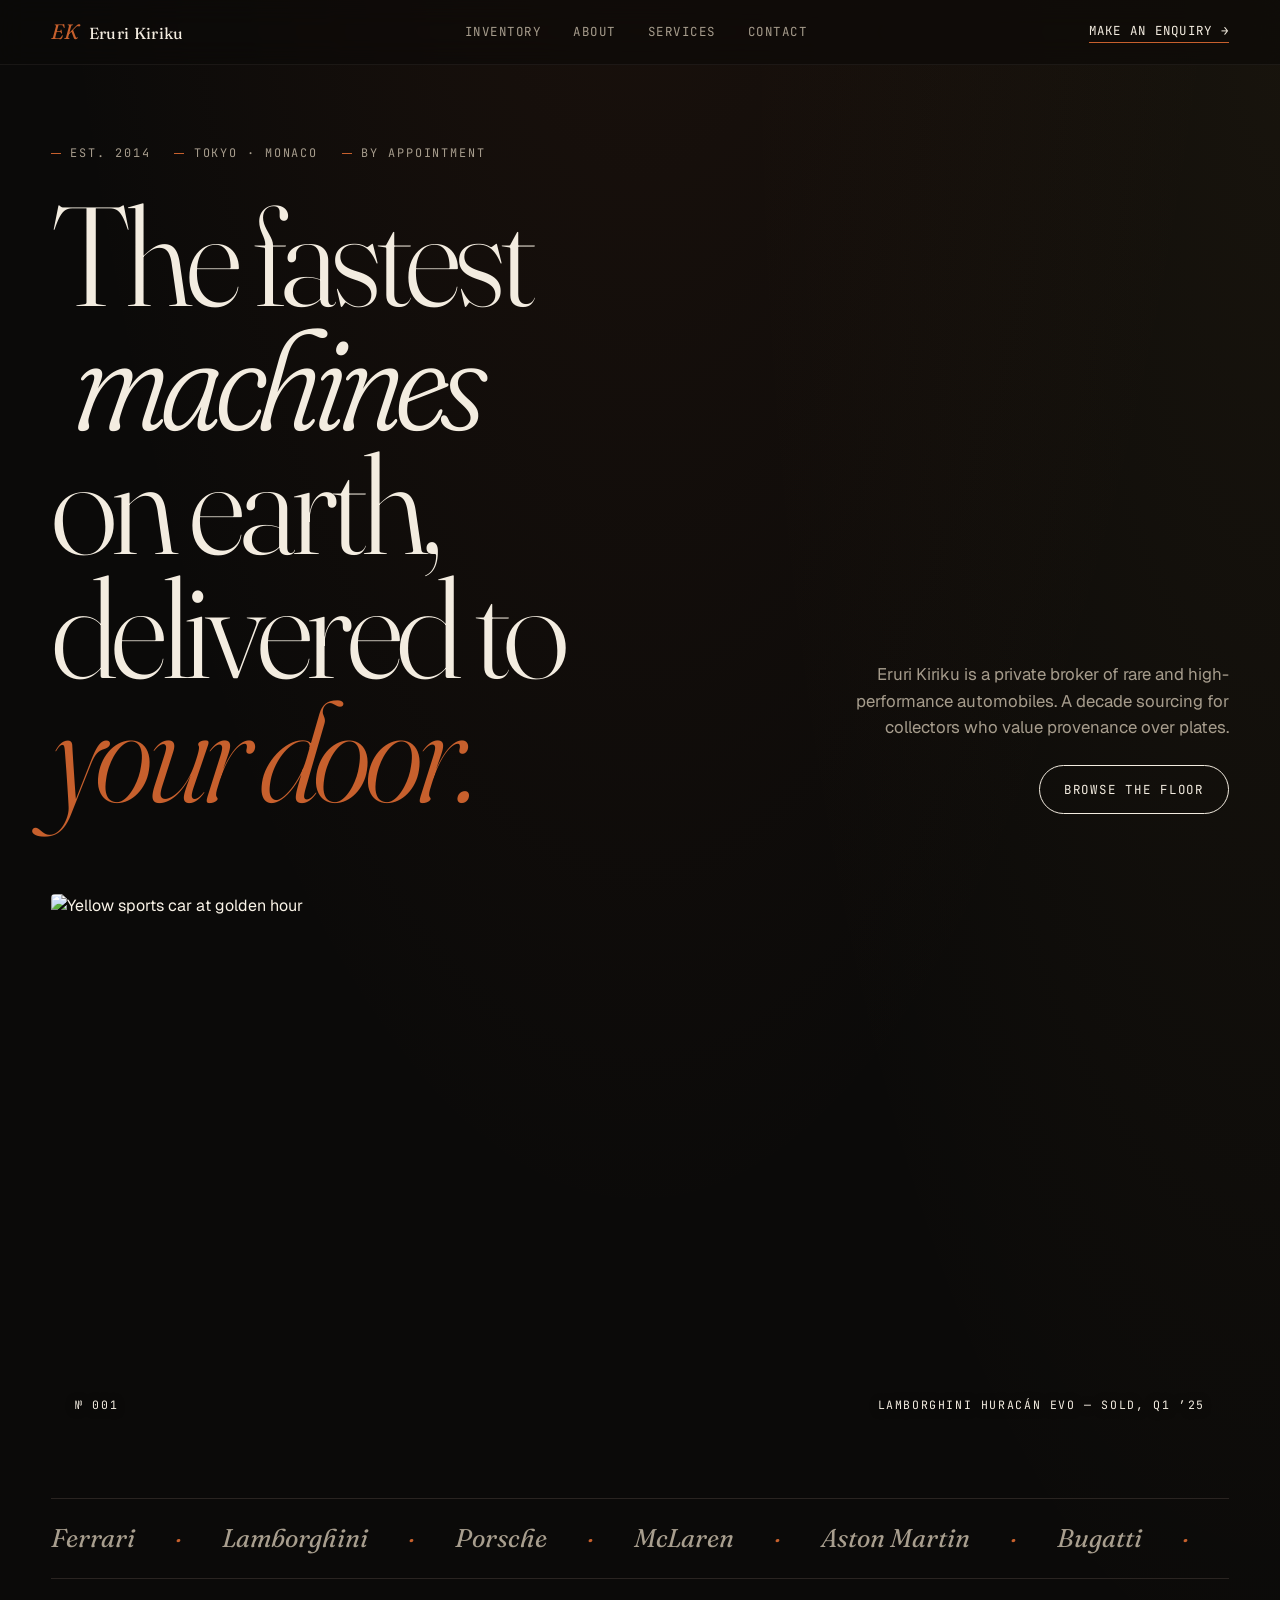
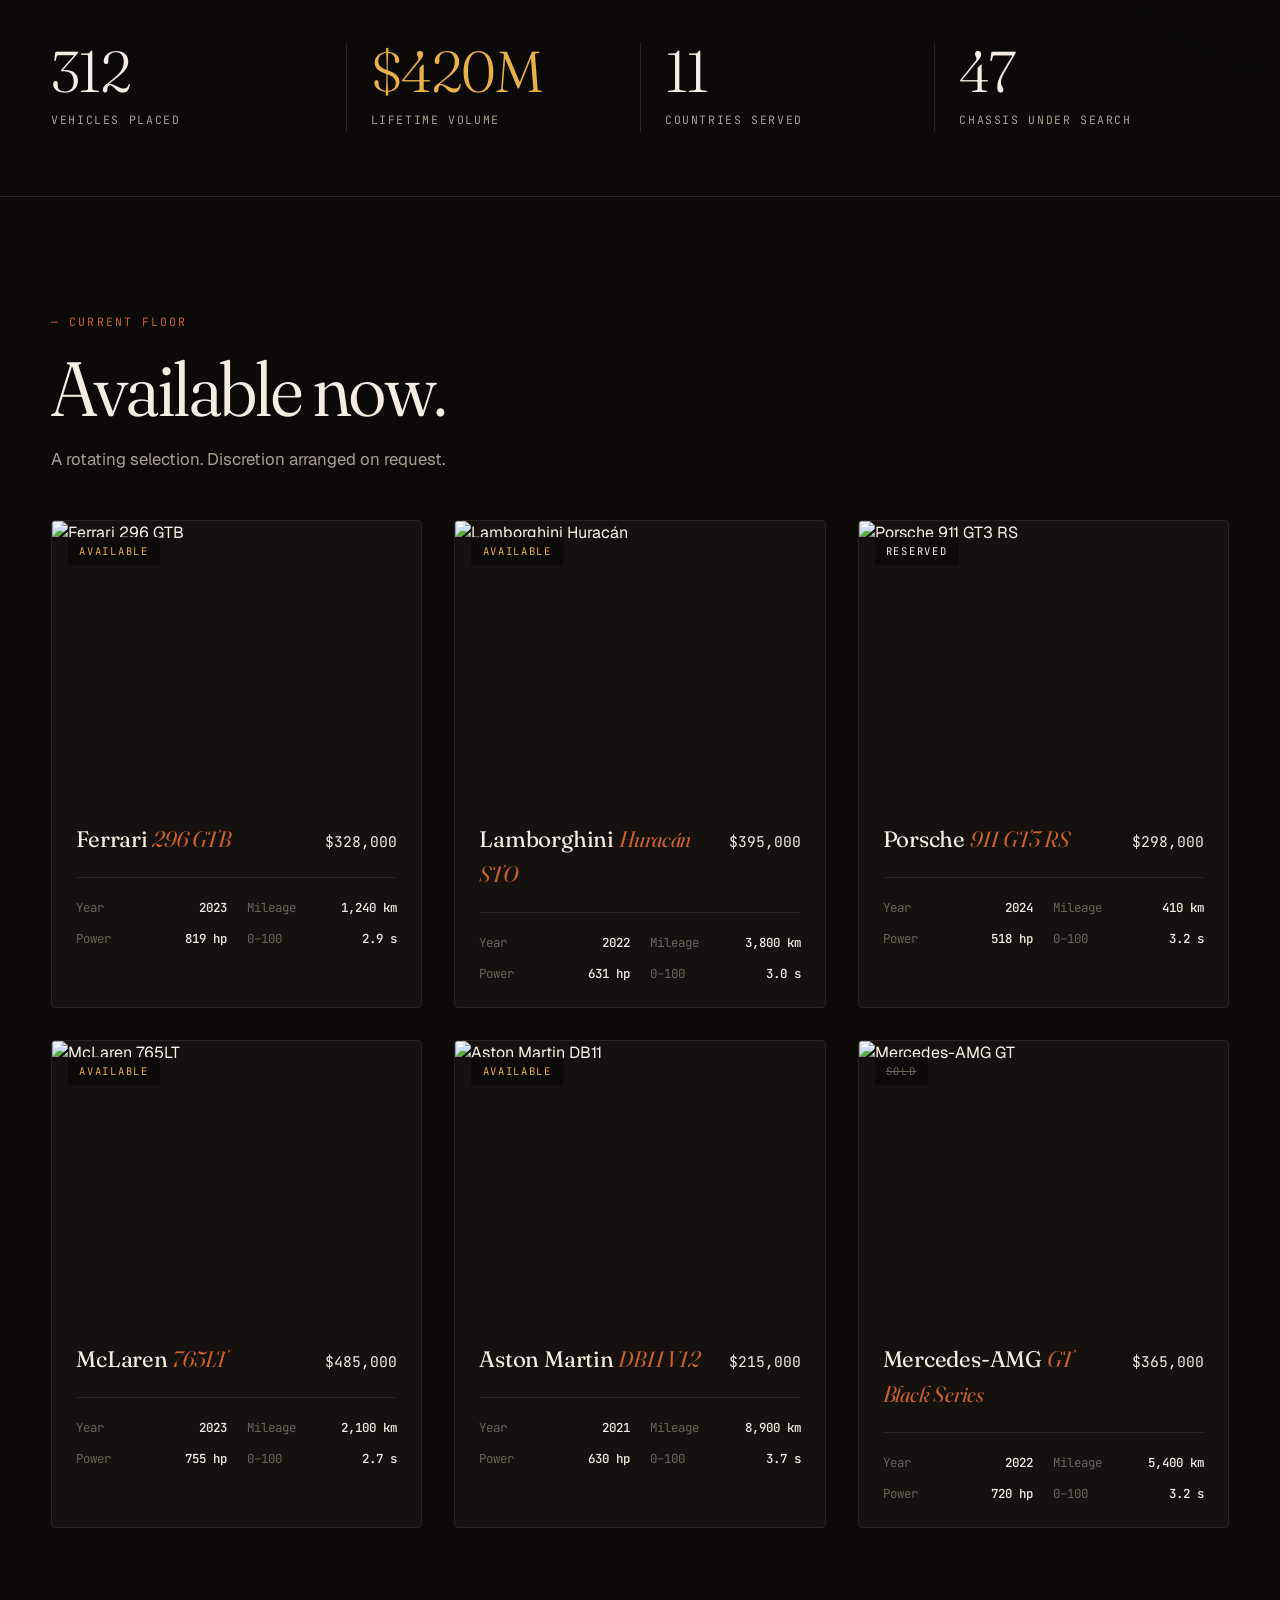
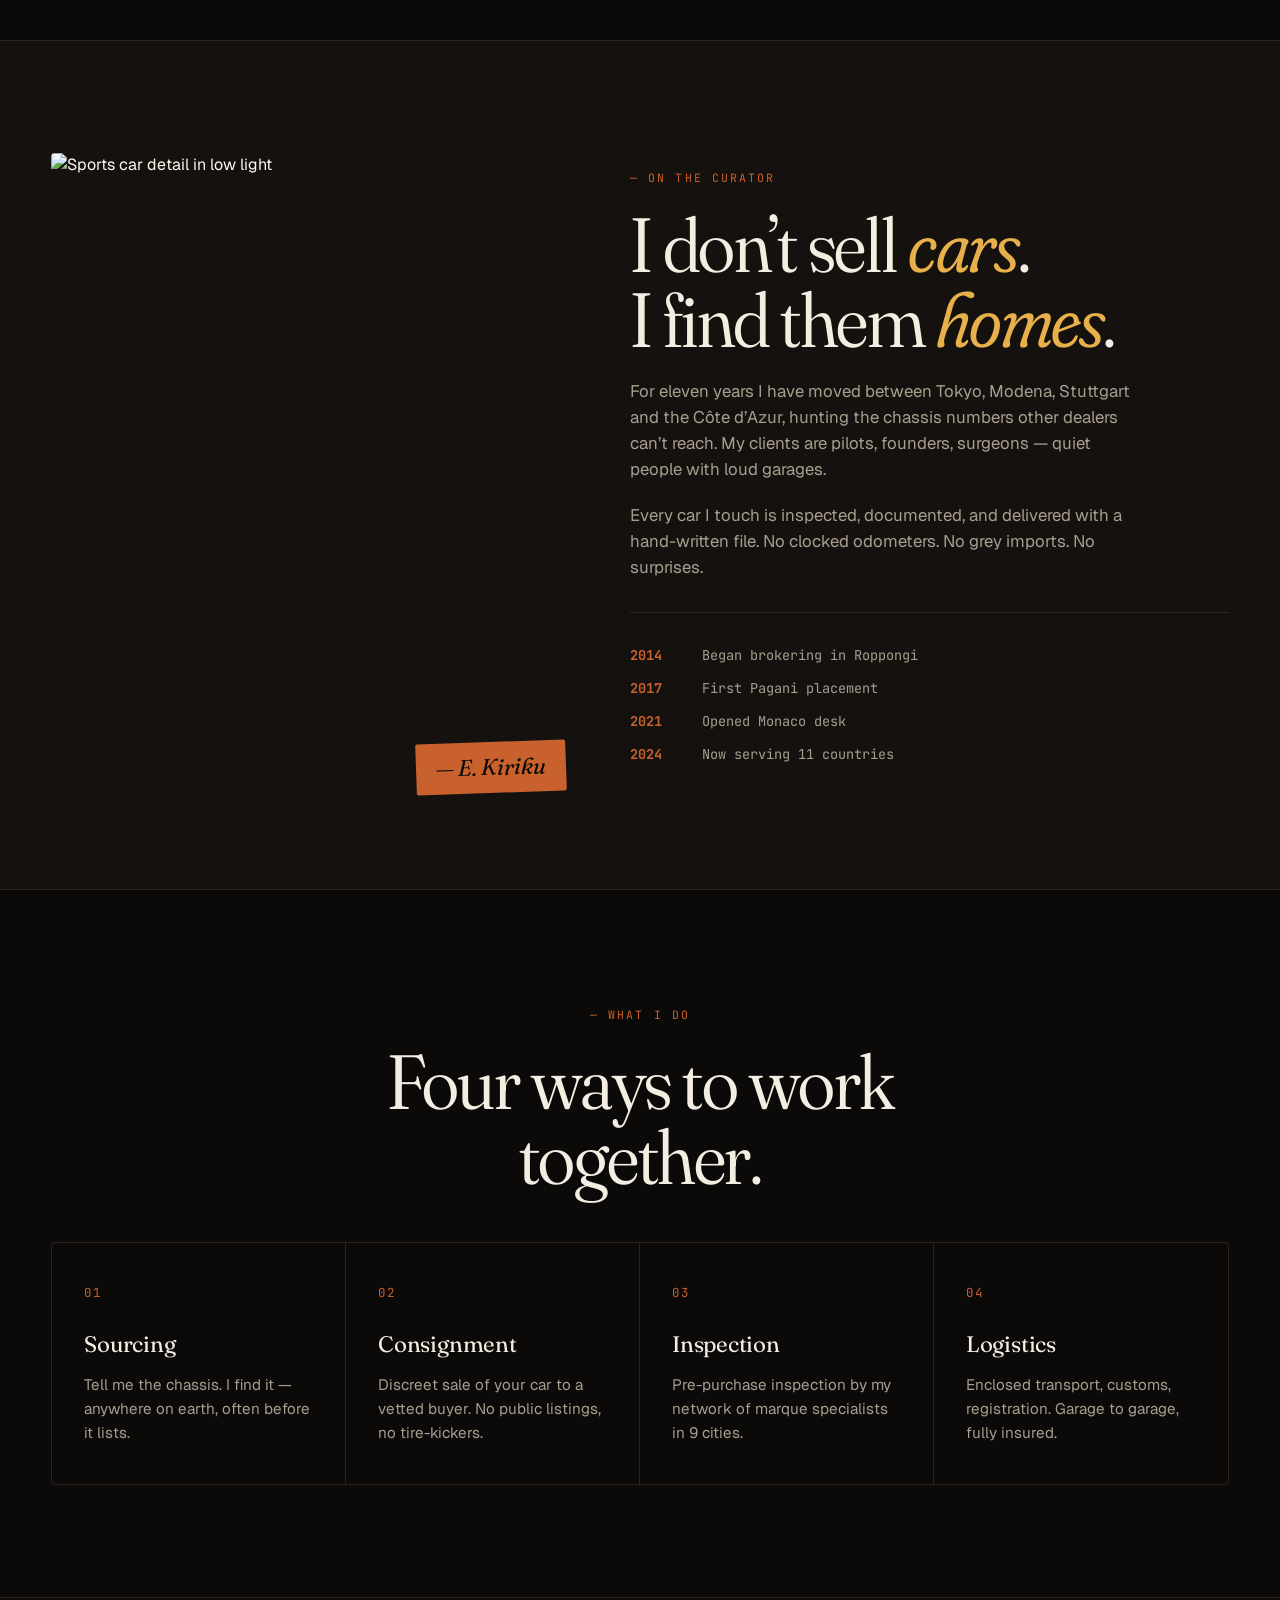
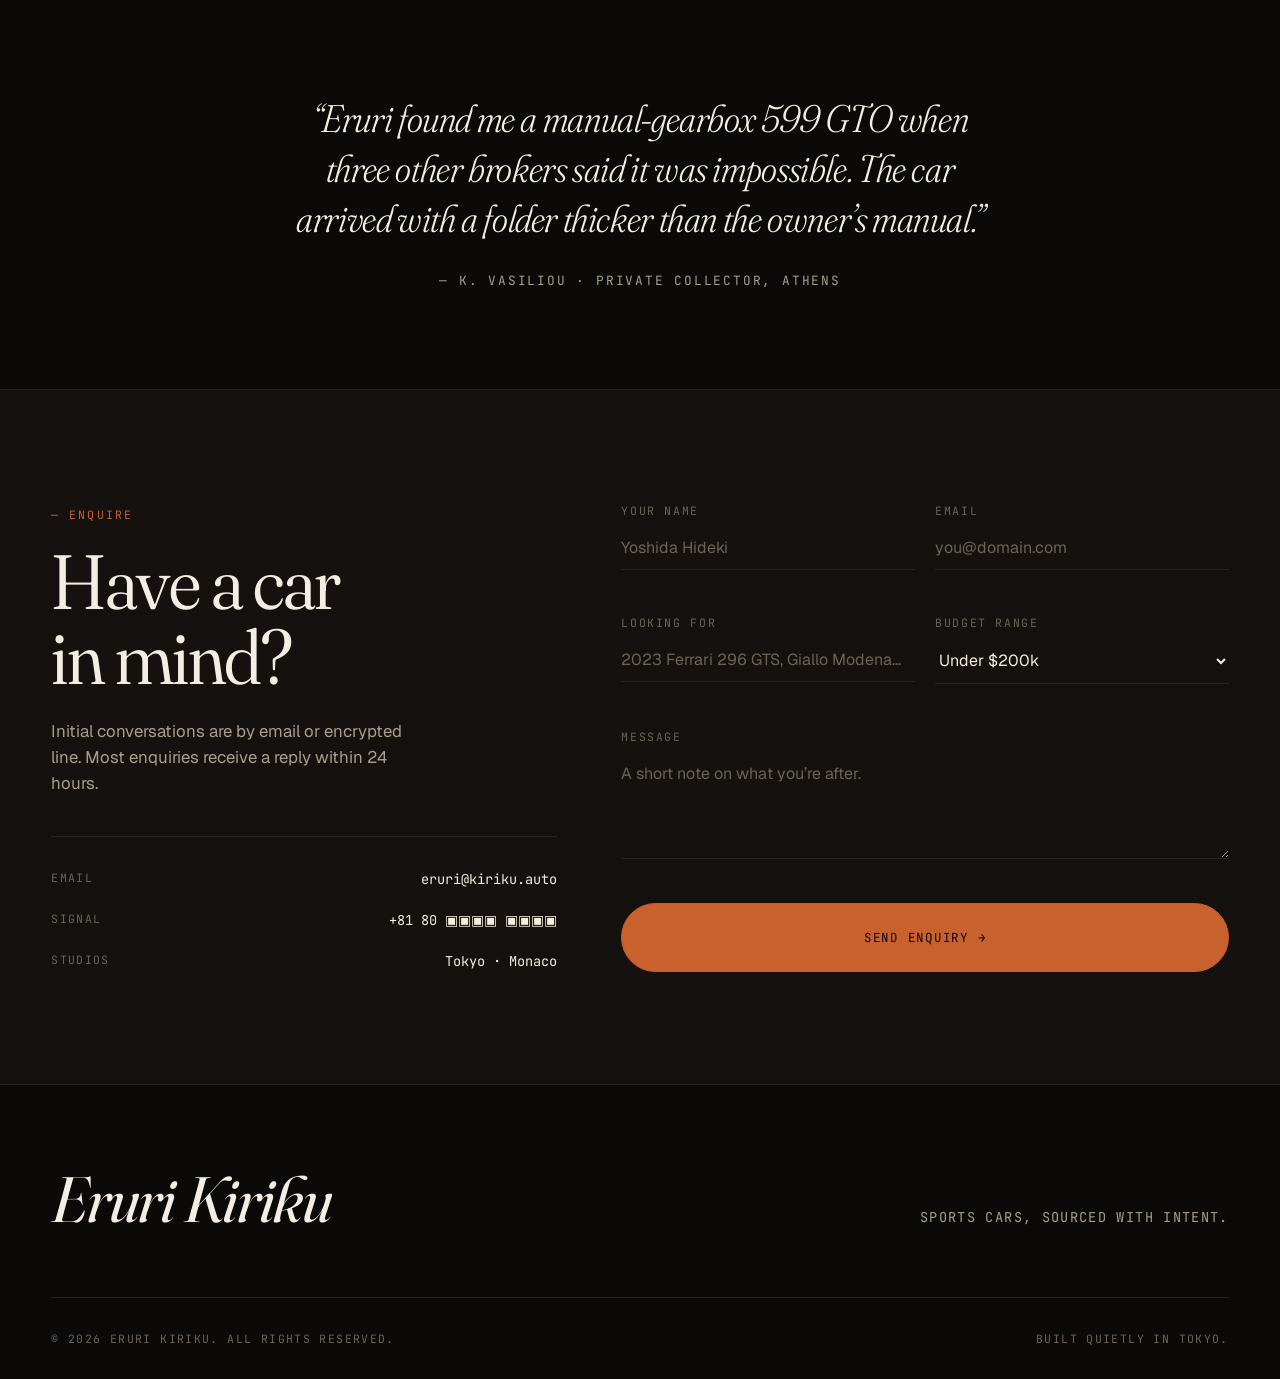
==== index.html @ 95234b2b "Add files via upload" ====
<!DOCTYPE html>
<html lang="en">
<head>
  <meta charset="UTF-8" />
  <meta name="viewport" content="width=device-width, initial-scale=1.0" />
  <meta name="description" content="Eruri Kiriku — Curator and broker of the world's most exceptional sports cars. Private sales, sourcing, and consignment." />
  <title>Eruri Kiriku — Sports Car Curator</title>

  <link rel="preconnect" href="https://fonts.googleapis.com" />
  <link rel="preconnect" href="https://fonts.gstatic.com" crossorigin />
  <link
    href="https://fonts.googleapis.com/css2?family=Fraunces:opsz,wght,SOFT,WONK@9..144,300..900,0..100,0..1&family=Geist:wght@300..700&family=JetBrains+Mono:wght@400;500&display=swap"
    rel="stylesheet"
  />
  <link rel="stylesheet" href="styles.css" />
  <link rel="icon" type="image/svg+xml" href="assets/favicon.svg" />
</head>
<body>

  <!-- ░░ NAVIGATION ░░ -->
  <header class="nav" id="nav">
    <a href="#top" class="nav__brand">
      <span class="nav__mark">EK</span>
      <span class="nav__name">Eruri Kiriku</span>
    </a>
    <nav class="nav__links" aria-label="Primary">
      <a href="#inventory">Inventory</a>
      <a href="#about">About</a>
      <a href="#services">Services</a>
      <a href="#contact">Contact</a>
    </nav>
    <a href="#contact" class="nav__cta">Make an enquiry →</a>
  </header>

  <!-- ░░ HERO ░░ -->
  <section class="hero" id="top">
    <div class="hero__grid">
      <div class="hero__meta">
        <span class="tick">est. 2014</span>
        <span class="tick">Tokyo · Monaco</span>
        <span class="tick">By appointment</span>
      </div>

      <h1 class="hero__title">
        <span class="line">The fastest</span>
        <span class="line line--italic">machines</span>
        <span class="line">on earth,</span>
        <span class="line">delivered to</span>
        <span class="line line--accent">your door.</span>
      </h1>

      <div class="hero__aside">
        <p class="hero__lede">
          Eruri Kiriku is a private broker of rare and high-performance
          automobiles. A decade sourcing for collectors who value
          provenance over plates.
        </p>
        <a href="#inventory" class="btn">Browse the floor</a>
      </div>

      <figure class="hero__image">
        <img
          src="https://images.unsplash.com/photo-1503376780353-7e6692767b70?auto=format&fit=crop&w=1400&q=80"
          alt="Yellow sports car at golden hour"
          loading="eager"
        />
        <figcaption>
          <span>№ 001</span>
          <span>Lamborghini Huracán EVO — sold, Q1 ’25</span>
        </figcaption>
      </figure>
    </div>

    <div class="marquee" aria-hidden="true">
      <div class="marquee__track">
        <span>Ferrari</span><span>·</span>
        <span>Lamborghini</span><span>·</span>
        <span>Porsche</span><span>·</span>
        <span>McLaren</span><span>·</span>
        <span>Aston Martin</span><span>·</span>
        <span>Bugatti</span><span>·</span>
        <span>Pagani</span><span>·</span>
        <span>Koenigsegg</span><span>·</span>
        <span>Ferrari</span><span>·</span>
        <span>Lamborghini</span><span>·</span>
        <span>Porsche</span><span>·</span>
        <span>McLaren</span><span>·</span>
        <span>Aston Martin</span><span>·</span>
        <span>Bugatti</span><span>·</span>
        <span>Pagani</span><span>·</span>
        <span>Koenigsegg</span><span>·</span>
      </div>
    </div>
  </section>

  <!-- ░░ STATS ░░ -->
  <section class="stats">
    <div class="stat"><b>312</b><span>vehicles placed</span></div>
    <div class="stat"><b>$420M</b><span>lifetime volume</span></div>
    <div class="stat"><b>11</b><span>countries served</span></div>
    <div class="stat"><b>47</b><span>chassis under search</span></div>
  </section>

  <!-- ░░ INVENTORY ░░ -->
  <section class="inventory" id="inventory">
    <header class="section-head">
      <span class="eyebrow">— Current Floor</span>
      <h2>Available now.</h2>
      <p>A rotating selection. Discretion arranged on request.</p>
    </header>

    <div class="cars">

      <article class="car">
        <div class="car__image">
          <img src="https://images.unsplash.com/photo-1592198084033-aade902d1aae?auto=format&fit=crop&w=900&q=80" alt="Ferrari 296 GTB" loading="lazy" />
          <span class="car__status car__status--available">Available</span>
        </div>
        <div class="car__body">
          <div class="car__head">
            <h3>Ferrari <em>296 GTB</em></h3>
            <span class="car__price">$328,000</span>
          </div>
          <ul class="car__specs">
            <li><span>Year</span><b>2023</b></li>
            <li><span>Mileage</span><b>1,240 km</b></li>
            <li><span>Power</span><b>819 hp</b></li>
            <li><span>0–100</span><b>2.9 s</b></li>
          </ul>
        </div>
      </article>

      <article class="car">
        <div class="car__image">
          <img src="https://images.unsplash.com/photo-1544636331-e26879cd4d9b?auto=format&fit=crop&w=900&q=80" alt="Lamborghini Huracán" loading="lazy" />
          <span class="car__status car__status--available">Available</span>
        </div>
        <div class="car__body">
          <div class="car__head">
            <h3>Lamborghini <em>Huracán STO</em></h3>
            <span class="car__price">$395,000</span>
          </div>
          <ul class="car__specs">
            <li><span>Year</span><b>2022</b></li>
            <li><span>Mileage</span><b>3,800 km</b></li>
            <li><span>Power</span><b>631 hp</b></li>
            <li><span>0–100</span><b>3.0 s</b></li>
          </ul>
        </div>
      </article>

      <article class="car">
        <div class="car__image">
          <img src="https://images.unsplash.com/photo-1611821064430-0d40291922d2?auto=format&fit=crop&w=900&q=80" alt="Porsche 911 GT3 RS" loading="lazy" />
          <span class="car__status car__status--reserved">Reserved</span>
        </div>
        <div class="car__body">
          <div class="car__head">
            <h3>Porsche <em>911 GT3 RS</em></h3>
            <span class="car__price">$298,000</span>
          </div>
          <ul class="car__specs">
            <li><span>Year</span><b>2024</b></li>
            <li><span>Mileage</span><b>410 km</b></li>
            <li><span>Power</span><b>518 hp</b></li>
            <li><span>0–100</span><b>3.2 s</b></li>
          </ul>
        </div>
      </article>

      <article class="car">
        <div class="car__image">
          <img src="https://images.unsplash.com/photo-1617814086367-b9bdaf30c2a8?auto=format&fit=crop&w=900&q=80" alt="McLaren 765LT" loading="lazy" />
          <span class="car__status car__status--available">Available</span>
        </div>
        <div class="car__body">
          <div class="car__head">
            <h3>McLaren <em>765LT</em></h3>
            <span class="car__price">$485,000</span>
          </div>
          <ul class="car__specs">
            <li><span>Year</span><b>2023</b></li>
            <li><span>Mileage</span><b>2,100 km</b></li>
            <li><span>Power</span><b>755 hp</b></li>
            <li><span>0–100</span><b>2.7 s</b></li>
          </ul>
        </div>
      </article>

      <article class="car">
        <div class="car__image">
          <img src="https://images.unsplash.com/photo-1503736334956-4c8f8e92946d?auto=format&fit=crop&w=900&q=80" alt="Aston Martin DB11" loading="lazy" />
          <span class="car__status car__status--available">Available</span>
        </div>
        <div class="car__body">
          <div class="car__head">
            <h3>Aston Martin <em>DB11 V12</em></h3>
            <span class="car__price">$215,000</span>
          </div>
          <ul class="car__specs">
            <li><span>Year</span><b>2021</b></li>
            <li><span>Mileage</span><b>8,900 km</b></li>
            <li><span>Power</span><b>630 hp</b></li>
            <li><span>0–100</span><b>3.7 s</b></li>
          </ul>
        </div>
      </article>

      <article class="car">
        <div class="car__image">
          <img src="https://images.unsplash.com/photo-1606664515524-ed2f786a0bd6?auto=format&fit=crop&w=900&q=80" alt="Mercedes-AMG GT" loading="lazy" />
          <span class="car__status car__status--sold">Sold</span>
        </div>
        <div class="car__body">
          <div class="car__head">
            <h3>Mercedes-AMG <em>GT Black Series</em></h3>
            <span class="car__price">$365,000</span>
          </div>
          <ul class="car__specs">
            <li><span>Year</span><b>2022</b></li>
            <li><span>Mileage</span><b>5,400 km</b></li>
            <li><span>Power</span><b>720 hp</b></li>
            <li><span>0–100</span><b>3.2 s</b></li>
          </ul>
        </div>
      </article>

    </div>
  </section>

  <!-- ░░ ABOUT ░░ -->
  <section class="about" id="about">
    <div class="about__grid">
      <div class="about__image-wrap">
        <img
          class="about__image"
          src="https://images.unsplash.com/photo-1469037784699-75dcf276d237?auto=format&fit=crop&w=900&q=80"
          alt="Sports car detail in low light"
          loading="lazy"
        />
        <span class="about__sig">— E. Kiriku</span>
      </div>

      <div class="about__text">
        <span class="eyebrow">— On the curator</span>
        <h2>
          I don’t sell <em>cars</em>.<br />
          I find them <em>homes</em>.
        </h2>
        <p>
          For eleven years I have moved between Tokyo, Modena, Stuttgart
          and the Côte d’Azur, hunting the chassis numbers other dealers
          can’t reach. My clients are pilots, founders, surgeons —
          quiet people with loud garages.
        </p>
        <p>
          Every car I touch is inspected, documented, and delivered
          with a hand-written file. No clocked odometers. No grey
          imports. No surprises.
        </p>
        <ul class="about__list">
          <li><b>2014</b><span>Began brokering in Roppongi</span></li>
          <li><b>2017</b><span>First Pagani placement</span></li>
          <li><b>2021</b><span>Opened Monaco desk</span></li>
          <li><b>2024</b><span>Now serving 11 countries</span></li>
        </ul>
      </div>
    </div>
  </section>

  <!-- ░░ SERVICES ░░ -->
  <section class="services" id="services">
    <header class="section-head section-head--center">
      <span class="eyebrow">— What I do</span>
      <h2>Four ways to work together.</h2>
    </header>

    <div class="services__grid">
      <div class="service">
        <span class="service__num">01</span>
        <h3>Sourcing</h3>
        <p>Tell me the chassis. I find it — anywhere on earth, often before it lists.</p>
      </div>
      <div class="service">
        <span class="service__num">02</span>
        <h3>Consignment</h3>
        <p>Discreet sale of your car to a vetted buyer. No public listings, no tire-kickers.</p>
      </div>
      <div class="service">
        <span class="service__num">03</span>
        <h3>Inspection</h3>
        <p>Pre-purchase inspection by my network of marque specialists in 9 cities.</p>
      </div>
      <div class="service">
        <span class="service__num">04</span>
        <h3>Logistics</h3>
        <p>Enclosed transport, customs, registration. Garage to garage, fully insured.</p>
      </div>
    </div>
  </section>

  <!-- ░░ TESTIMONIAL ░░ -->
  <section class="quote">
    <blockquote>
      <p>
        “Eruri found me a manual-gearbox 599 GTO when three other
        brokers said it was impossible. The car arrived with a folder
        thicker than the owner’s manual.”
      </p>
      <cite>— K. Vasiliou · private collector, Athens</cite>
    </blockquote>
  </section>

  <!-- ░░ CONTACT ░░ -->
  <section class="contact" id="contact">
    <div class="contact__grid">
      <div class="contact__intro">
        <span class="eyebrow">— Enquire</span>
        <h2>Have a car<br /> in mind?</h2>
        <p>
          Initial conversations are by email or encrypted line. Most
          enquiries receive a reply within 24 hours.
        </p>
        <div class="contact__details">
          <div>
            <span>Email</span>
            <a href="mailto:eruri@kiriku.auto">eruri@kiriku.auto</a>
          </div>
          <div>
            <span>Signal</span>
            <a href="#">+81 80 ▣▣▣▣ ▣▣▣▣</a>
          </div>
          <div>
            <span>Studios</span>
            <a href="#">Tokyo · Monaco</a>
          </div>
        </div>
      </div>

      <form class="contact__form" onsubmit="event.preventDefault(); handleEnquiry(this);">
        <label>
          <span>Your name</span>
          <input type="text" name="name" required placeholder="Yoshida Hideki" />
        </label>
        <label>
          <span>Email</span>
          <input type="email" name="email" required placeholder="you@domain.com" />
        </label>
        <label>
          <span>Looking for</span>
          <input type="text" name="looking" placeholder="2023 Ferrari 296 GTS, Giallo Modena…" />
        </label>
        <label>
          <span>Budget range</span>
          <select name="budget">
            <option>Under $200k</option>
            <option>$200k – $500k</option>
            <option>$500k – $1M</option>
            <option>$1M+</option>
            <option>Open</option>
          </select>
        </label>
        <label class="full">
          <span>Message</span>
          <textarea name="message" rows="4" placeholder="A short note on what you’re after."></textarea>
        </label>
        <button type="submit" class="btn btn--solid">Send enquiry →</button>
        <p class="contact__note" id="formNote" hidden></p>
      </form>
    </div>
  </section>

  <!-- ░░ FOOTER ░░ -->
  <footer class="foot">
    <div class="foot__top">
      <span class="foot__brand">Eruri Kiriku</span>
      <span class="foot__tag">Sports cars, sourced with intent.</span>
    </div>
    <div class="foot__bot">
      <span>© <span id="year"></span> Eruri Kiriku. All rights reserved.</span>
      <span>Built quietly in Tokyo.</span>
    </div>
  </footer>

  <script src="script.js"></script>
</body>
</html>
---- styles.css ----
/* ░░░░░░░░░░░░░░░░░░░░░░░░░░░░░░░░░░░░░░░░░░░░░░░░░░░
   ERURI KIRIKU — editorial luxury for fast machines
   ░░░░░░░░░░░░░░░░░░░░░░░░░░░░░░░░░░░░░░░░░░░░░░░░░░ */

:root {
  /* palette ---------------------------------------- */
  --ink:        #0b0a09;     /* near-black with a hint of warmth */
  --ink-2:      #14110f;
  --surface:    #1c1815;
  --line:       #2a2421;
  --paper:      #f4ede1;     /* warm off-white */
  --paper-mute: #a89e8e;
  --paper-dim:  #6b6358;
  --accent:     #c8612d;     /* burnt sienna — italian motoring */
  --accent-2:   #e8b04a;     /* warm amber */

  /* type --------------------------------------------- */
  --f-display: "Fraunces", "Times New Roman", serif;
  --f-body:    "Geist", -apple-system, BlinkMacSystemFont, sans-serif;
  --f-mono:    "JetBrains Mono", ui-monospace, monospace;

  /* rhythm ------------------------------------------- */
  --pad:  clamp(1.25rem, 4vw, 4rem);
  --rad:  4px;
}

/* ---------- base ----------------------------------- */
*,
*::before,
*::after { box-sizing: border-box; }

html { scroll-behavior: smooth; }

body {
  margin: 0;
  background: var(--ink);
  color: var(--paper);
  font-family: var(--f-body);
  font-size: 16px;
  line-height: 1.55;
  -webkit-font-smoothing: antialiased;
  text-rendering: optimizeLegibility;
  overflow-x: hidden;
  background-image:
    radial-gradient(ellipse 80% 50% at 50% -10%, rgba(200,97,45,0.10), transparent 60%),
    radial-gradient(ellipse 60% 40% at 100% 0%, rgba(232,176,74,0.06), transparent 70%);
}

img { max-width: 100%; display: block; }
a   { color: inherit; text-decoration: none; }

::selection { background: var(--accent); color: var(--ink); }

/* subtle film-grain overlay */
body::before {
  content: "";
  position: fixed; inset: 0;
  pointer-events: none;
  background-image: url("data:image/svg+xml;utf8,<svg xmlns='http://www.w3.org/2000/svg' width='200' height='200'><filter id='n'><feTurbulence type='fractalNoise' baseFrequency='0.9' numOctaves='2' stitchTiles='stitch'/><feColorMatrix values='0 0 0 0 0 0 0 0 0 0 0 0 0 0 0 0 0 0 0.45 0'/></filter><rect width='100%25' height='100%25' filter='url(%23n)'/></svg>");
  opacity: 0.06;
  z-index: 1000;
  mix-blend-mode: overlay;
}

/* ---------- typography ----------------------------- */
.eyebrow {
  font-family: var(--f-mono);
  font-size: 0.72rem;
  letter-spacing: 0.18em;
  text-transform: uppercase;
  color: var(--accent);
  display: inline-block;
  margin-bottom: 1.25rem;
}

h2 {
  font-family: var(--f-display);
  font-weight: 350;
  font-size: clamp(2.4rem, 6vw, 5.2rem);
  line-height: 0.98;
  letter-spacing: -0.02em;
  margin: 0 0 1.25rem;
  font-variation-settings: "opsz" 144, "SOFT" 50;
}
h2 em {
  font-style: italic;
  font-variation-settings: "opsz" 144, "SOFT" 100, "WONK" 1;
  color: var(--accent-2);
}

h3 {
  font-family: var(--f-display);
  font-weight: 400;
  font-size: 1.4rem;
  margin: 0;
  letter-spacing: -0.01em;
}

/* ░ NAV ░ ------------------------------------------- */
.nav {
  position: fixed;
  top: 0; left: 0; right: 0;
  z-index: 100;
  display: flex;
  align-items: center;
  justify-content: space-between;
  padding: 1rem var(--pad);
  background: rgba(11, 10, 9, 0.65);
  backdrop-filter: blur(14px) saturate(140%);
  -webkit-backdrop-filter: blur(14px) saturate(140%);
  border-bottom: 1px solid rgba(244, 237, 225, 0.06);
  transition: padding 0.3s ease;
}
.nav.is-scrolled { padding-top: 0.6rem; padding-bottom: 0.6rem; }

.nav__brand {
  display: flex;
  align-items: baseline;
  gap: 0.6rem;
}
.nav__mark {
  font-family: var(--f-display);
  font-style: italic;
  font-size: 1.3rem;
  color: var(--accent);
}
.nav__name {
  font-family: var(--f-display);
  font-size: 1rem;
  letter-spacing: 0.02em;
}

.nav__links {
  display: flex;
  gap: 2rem;
  font-family: var(--f-mono);
  font-size: 0.78rem;
  letter-spacing: 0.12em;
  text-transform: uppercase;
}
.nav__links a {
  position: relative;
  color: var(--paper-mute);
  transition: color 0.2s;
}
.nav__links a:hover { color: var(--paper); }
.nav__links a::after {
  content: "";
  position: absolute;
  bottom: -6px; left: 0;
  width: 0; height: 1px;
  background: var(--accent);
  transition: width 0.25s ease;
}
.nav__links a:hover::after { width: 100%; }

.nav__cta {
  font-family: var(--f-mono);
  font-size: 0.78rem;
  letter-spacing: 0.1em;
  text-transform: uppercase;
  color: var(--paper);
  border-bottom: 1px solid var(--accent);
  padding-bottom: 2px;
  transition: color 0.2s, transform 0.2s;
}
.nav__cta:hover { color: var(--accent-2); transform: translateX(2px); }

@media (max-width: 800px) {
  .nav__links { display: none; }
}

/* ░ HERO ░ ------------------------------------------ */
.hero {
  min-height: 100vh;
  padding: 9rem var(--pad) 0;
  position: relative;
  overflow: hidden;
}

.hero__grid {
  display: grid;
  grid-template-columns: 1fr 1fr;
  grid-template-rows: auto auto auto;
  gap: 2rem 3rem;
  align-items: end;
}

.hero__meta {
  grid-column: 1 / -1;
  display: flex;
  gap: 1.5rem;
  flex-wrap: wrap;
  font-family: var(--f-mono);
  font-size: 0.74rem;
  letter-spacing: 0.16em;
  text-transform: uppercase;
  color: var(--paper-mute);
}
.tick { position: relative; padding-left: 1.2rem; }
.tick::before {
  content: "";
  position: absolute; left: 0; top: 50%;
  width: 0.6rem; height: 1px;
  background: var(--accent);
}

.hero__title {
  font-family: var(--f-display);
  font-weight: 300;
  font-size: clamp(3.2rem, 11vw, 11rem);
  line-height: 0.88;
  letter-spacing: -0.045em;
  margin: 0;
  grid-column: 1 / 2;
  font-variation-settings: "opsz" 144;
}
.hero__title .line {
  display: block;
  opacity: 0;
  transform: translateY(40px);
  animation: rise 1s cubic-bezier(.2,.8,.2,1) forwards;
}
.hero__title .line:nth-child(1){ animation-delay: 0.1s; }
.hero__title .line:nth-child(2){ animation-delay: 0.22s; }
.hero__title .line:nth-child(3){ animation-delay: 0.34s; }
.hero__title .line:nth-child(4){ animation-delay: 0.46s; }
.hero__title .line:nth-child(5){ animation-delay: 0.58s; }

.line--italic {
  font-style: italic;
  font-variation-settings: "opsz" 144, "WONK" 1, "SOFT" 80;
  color: var(--paper);
  padding-left: 1.5rem;
}
.line--accent {
  font-style: italic;
  color: var(--accent);
  font-variation-settings: "opsz" 144, "WONK" 1;
}

@keyframes rise {
  to { opacity: 1; transform: translateY(0); }
}

.hero__aside {
  grid-column: 2 / 3;
  grid-row: 2 / 3;
  max-width: 28rem;
  justify-self: end;
  text-align: right;
}
.hero__lede {
  font-size: 1.05rem;
  line-height: 1.6;
  color: var(--paper-mute);
  margin: 0 0 1.5rem;
}

.btn {
  display: inline-block;
  padding: 0.85rem 1.5rem;
  font-family: var(--f-mono);
  font-size: 0.78rem;
  letter-spacing: 0.14em;
  text-transform: uppercase;
  color: var(--paper);
  border: 1px solid var(--paper);
  border-radius: 999px;
  transition: all 0.25s ease;
  cursor: pointer;
  background: transparent;
}
.btn:hover {
  background: var(--paper);
  color: var(--ink);
  transform: translateY(-2px);
}
.btn--solid {
  background: var(--accent);
  border-color: var(--accent);
  color: var(--ink);
}
.btn--solid:hover {
  background: var(--accent-2);
  border-color: var(--accent-2);
  color: var(--ink);
}

.hero__image {
  grid-column: 1 / -1;
  grid-row: 3 / 4;
  margin: 3rem 0 0;
  position: relative;
  overflow: hidden;
  border-radius: var(--rad);
}
.hero__image img {
  width: 100%;
  height: 60vh;
  min-height: 380px;
  object-fit: cover;
  filter: contrast(1.05) saturate(0.9);
  transition: transform 8s ease;
}
.hero__image:hover img { transform: scale(1.04); }
.hero__image figcaption {
  position: absolute;
  bottom: 1.25rem; left: 1.5rem; right: 1.5rem;
  display: flex; justify-content: space-between;
  font-family: var(--f-mono);
  font-size: 0.72rem;
  letter-spacing: 0.14em;
  text-transform: uppercase;
  color: var(--paper);
  text-shadow: 0 1px 8px rgba(0,0,0,0.8);
}

@media (max-width: 800px) {
  .hero__grid { grid-template-columns: 1fr; }
  .hero__aside { grid-column: 1; justify-self: start; text-align: left; }
}

/* ░ MARQUEE ░ --------------------------------------- */
.marquee {
  margin-top: 4rem;
  overflow: hidden;
  border-top: 1px solid var(--line);
  border-bottom: 1px solid var(--line);
  padding: 1.25rem 0;
}
.marquee__track {
  display: flex;
  gap: 2.5rem;
  white-space: nowrap;
  font-family: var(--f-display);
  font-style: italic;
  font-size: 1.6rem;
  color: var(--paper-mute);
  animation: scroll 38s linear infinite;
  width: max-content;
}
.marquee__track span:nth-child(even) { color: var(--accent); }
@keyframes scroll {
  to { transform: translateX(-50%); }
}

/* ░ STATS ░ ----------------------------------------- */
.stats {
  display: grid;
  grid-template-columns: repeat(4, 1fr);
  gap: 0;
  padding: 4rem var(--pad);
  border-bottom: 1px solid var(--line);
}
.stat {
  border-left: 1px solid var(--line);
  padding: 0 1.5rem;
}
.stat:first-child { border-left: none; padding-left: 0; }
.stat b {
  display: block;
  font-family: var(--f-display);
  font-weight: 300;
  font-size: clamp(2.2rem, 4.5vw, 3.6rem);
  line-height: 1;
  letter-spacing: -0.03em;
  margin-bottom: 0.4rem;
}
.stat:nth-child(2) b { color: var(--accent-2); }
.stat span {
  font-family: var(--f-mono);
  font-size: 0.72rem;
  letter-spacing: 0.14em;
  text-transform: uppercase;
  color: var(--paper-mute);
}
@media (max-width: 700px) {
  .stats { grid-template-columns: repeat(2, 1fr); gap: 2rem 0; }
  .stat:nth-child(3) { border-left: none; padding-left: 0; }
}

/* ░ SECTION HEADS ░ --------------------------------- */
.section-head { margin-bottom: 3rem; max-width: 38rem; }
.section-head--center {
  margin-left: auto; margin-right: auto;
  text-align: center;
}
.section-head p {
  color: var(--paper-mute);
  font-size: 1.05rem;
  margin: 0;
}

/* ░ INVENTORY ░ ------------------------------------- */
.inventory {
  padding: 7rem var(--pad);
}

.cars {
  display: grid;
  grid-template-columns: repeat(auto-fit, minmax(320px, 1fr));
  gap: 2rem;
}

.car {
  background: var(--ink-2);
  border: 1px solid var(--line);
  border-radius: var(--rad);
  overflow: hidden;
  transition: transform 0.4s ease, border-color 0.4s ease;
}
.car:hover {
  transform: translateY(-6px);
  border-color: var(--accent);
}

.car__image {
  position: relative;
  aspect-ratio: 4 / 3;
  overflow: hidden;
}
.car__image img {
  width: 100%; height: 100%;
  object-fit: cover;
  filter: contrast(1.05) saturate(0.95);
  transition: transform 1.2s ease;
}
.car:hover .car__image img { transform: scale(1.06); }

.car__status {
  position: absolute;
  top: 1rem; left: 1rem;
  font-family: var(--f-mono);
  font-size: 0.66rem;
  letter-spacing: 0.16em;
  text-transform: uppercase;
  padding: 0.35rem 0.7rem;
  background: rgba(11, 10, 9, 0.85);
  backdrop-filter: blur(6px);
  border-radius: 2px;
}
.car__status--available { color: var(--accent-2); }
.car__status--reserved  { color: var(--paper); }
.car__status--sold      { color: var(--paper-dim); text-decoration: line-through; }

.car__body { padding: 1.5rem; }

.car__head {
  display: flex; justify-content: space-between; align-items: baseline;
  margin-bottom: 1.25rem;
  gap: 1rem;
}
.car__head h3 em {
  font-style: italic;
  color: var(--accent);
  font-variation-settings: "opsz" 144, "WONK" 1;
}
.car__price {
  font-family: var(--f-mono);
  font-size: 0.92rem;
  color: var(--paper);
}

.car__specs {
  list-style: none;
  padding: 0; margin: 0;
  display: grid;
  grid-template-columns: 1fr 1fr;
  gap: 0.75rem 1.25rem;
  padding-top: 1.25rem;
  border-top: 1px solid var(--line);
}
.car__specs li {
  display: flex; justify-content: space-between;
  font-family: var(--f-mono);
  font-size: 0.78rem;
}
.car__specs span { color: var(--paper-dim); }
.car__specs b { color: var(--paper); font-weight: 500; }

/* ░ ABOUT ░ ----------------------------------------- */
.about {
  padding: 7rem var(--pad);
  background: var(--ink-2);
  border-top: 1px solid var(--line);
  border-bottom: 1px solid var(--line);
}

.about__grid {
  display: grid;
  grid-template-columns: 1fr 1.2fr;
  gap: 5rem;
  align-items: center;
}

.about__image-wrap {
  position: relative;
}
.about__image {
  width: 100%;
  aspect-ratio: 4 / 5;
  object-fit: cover;
  border-radius: var(--rad);
  filter: contrast(1.1) saturate(0.85);
}
.about__sig {
  position: absolute;
  bottom: -1rem; right: -1rem;
  background: var(--accent);
  color: var(--ink);
  font-family: var(--f-display);
  font-style: italic;
  font-size: 1.4rem;
  padding: 0.5rem 1.25rem;
  border-radius: 2px;
  transform: rotate(-2deg);
}

.about__text p {
  color: var(--paper-mute);
  font-size: 1.05rem;
  max-width: 32rem;
  margin: 0 0 1.25rem;
}

.about__list {
  list-style: none;
  padding: 2rem 0 0;
  margin: 2rem 0 0;
  border-top: 1px solid var(--line);
  display: grid;
  gap: 0.75rem;
}
.about__list li {
  display: flex; align-items: baseline; gap: 1.5rem;
  font-family: var(--f-mono);
  font-size: 0.85rem;
}
.about__list b {
  color: var(--accent);
  width: 3rem;
}
.about__list span { color: var(--paper-mute); }

@media (max-width: 800px) {
  .about__grid { grid-template-columns: 1fr; gap: 3rem; }
}

/* ░ SERVICES ░ -------------------------------------- */
.services {
  padding: 7rem var(--pad);
}

.services__grid {
  display: grid;
  grid-template-columns: repeat(auto-fit, minmax(220px, 1fr));
  gap: 0;
  margin-top: 2rem;
  border: 1px solid var(--line);
  border-radius: var(--rad);
}

.service {
  padding: 2.5rem 2rem;
  border-right: 1px solid var(--line);
  position: relative;
  transition: background 0.3s;
}
.service:last-child { border-right: none; }
.service:hover { background: var(--ink-2); }

.service__num {
  font-family: var(--f-mono);
  font-size: 0.78rem;
  color: var(--accent);
  letter-spacing: 0.16em;
  display: block;
  margin-bottom: 1.5rem;
}

.service h3 {
  margin-bottom: 0.75rem;
}

.service p {
  color: var(--paper-mute);
  font-size: 0.95rem;
  margin: 0;
}

@media (max-width: 760px) {
  .services__grid { grid-template-columns: 1fr 1fr; }
  .service { border-bottom: 1px solid var(--line); }
  .service:nth-child(2) { border-right: none; }
}

/* ░ QUOTE ░ ----------------------------------------- */
.quote {
  padding: 6rem var(--pad);
  text-align: center;
  border-top: 1px solid var(--line);
}
.quote blockquote {
  max-width: 44rem;
  margin: 0 auto;
}
.quote p {
  font-family: var(--f-display);
  font-style: italic;
  font-weight: 300;
  font-size: clamp(1.4rem, 3.5vw, 2.4rem);
  line-height: 1.3;
  letter-spacing: -0.01em;
  color: var(--paper);
  margin: 0 0 1.5rem;
  font-variation-settings: "opsz" 144, "WONK" 1, "SOFT" 60;
}
.quote cite {
  font-family: var(--f-mono);
  font-size: 0.8rem;
  letter-spacing: 0.14em;
  text-transform: uppercase;
  color: var(--paper-mute);
  font-style: normal;
}

/* ░ CONTACT ░ --------------------------------------- */
.contact {
  padding: 7rem var(--pad);
  background: var(--ink-2);
  border-top: 1px solid var(--line);
}

.contact__grid {
  display: grid;
  grid-template-columns: 1fr 1.2fr;
  gap: 4rem;
}

.contact__intro h2 { margin-bottom: 1.5rem; }
.contact__intro p {
  color: var(--paper-mute);
  font-size: 1.05rem;
  max-width: 24rem;
  margin: 0 0 2.5rem;
}

.contact__details {
  display: grid;
  gap: 1.25rem;
  padding-top: 2rem;
  border-top: 1px solid var(--line);
}
.contact__details div {
  display: flex; justify-content: space-between;
  font-family: var(--f-mono);
  font-size: 0.85rem;
}
.contact__details span {
  color: var(--paper-dim);
  letter-spacing: 0.12em;
  text-transform: uppercase;
  font-size: 0.72rem;
}
.contact__details a { color: var(--paper); }
.contact__details a:hover { color: var(--accent-2); }

.contact__form {
  display: grid;
  grid-template-columns: 1fr 1fr;
  gap: 1.25rem;
}
.contact__form label {
  display: flex; flex-direction: column;
  gap: 0.4rem;
}
.contact__form label.full,
.contact__form button { grid-column: 1 / -1; }

.contact__form span {
  font-family: var(--f-mono);
  font-size: 0.72rem;
  letter-spacing: 0.14em;
  text-transform: uppercase;
  color: var(--paper-dim);
}
.contact__form input,
.contact__form select,
.contact__form textarea {
  background: transparent;
  border: none;
  border-bottom: 1px solid var(--line);
  padding: 0.7rem 0;
  font-family: var(--f-body);
  font-size: 1rem;
  color: var(--paper);
  transition: border-color 0.25s;
}
.contact__form input::placeholder,
.contact__form textarea::placeholder {
  color: var(--paper-dim);
}
.contact__form input:focus,
.contact__form select:focus,
.contact__form textarea:focus {
  outline: none;
  border-bottom-color: var(--accent);
}
.contact__form select { color: var(--paper); }
.contact__form select option { background: var(--ink); }
.contact__form textarea { resize: vertical; min-height: 100px; }

.contact__note {
  grid-column: 1 / -1;
  font-family: var(--f-mono);
  font-size: 0.85rem;
  color: var(--accent-2);
  margin: 0;
}

@media (max-width: 800px) {
  .contact__grid { grid-template-columns: 1fr; gap: 3rem; }
  .contact__form { grid-template-columns: 1fr; }
}

/* ░ FOOTER ░ ---------------------------------------- */
.foot {
  padding: 4rem var(--pad) 2rem;
  border-top: 1px solid var(--line);
}
.foot__top {
  display: flex; justify-content: space-between;
  align-items: baseline;
  padding-bottom: 3rem;
  border-bottom: 1px solid var(--line);
  gap: 2rem;
  flex-wrap: wrap;
}
.foot__brand {
  font-family: var(--f-display);
  font-size: clamp(2rem, 6vw, 4rem);
  font-style: italic;
  font-variation-settings: "opsz" 144, "WONK" 1;
  letter-spacing: -0.02em;
}
.foot__tag {
  font-family: var(--f-mono);
  font-size: 0.85rem;
  color: var(--paper-mute);
  letter-spacing: 0.1em;
  text-transform: uppercase;
}
.foot__bot {
  display: flex; justify-content: space-between;
  padding-top: 2rem;
  font-family: var(--f-mono);
  font-size: 0.72rem;
  letter-spacing: 0.12em;
  text-transform: uppercase;
  color: var(--paper-dim);
  flex-wrap: wrap;
  gap: 1rem;
}

/* ░ REVEAL ON SCROLL ░ ------------------------------ */
.reveal {
  opacity: 0;
  transform: translateY(30px);
  transition: opacity 0.9s ease, transform 0.9s ease;
}
.reveal.is-visible {
  opacity: 1; transform: translateY(0);
}

@media (prefers-reduced-motion: reduce) {
  *, *::before, *::after {
    animation-duration: 0.01ms !important;
    transition-duration: 0.01ms !important;
  }
}
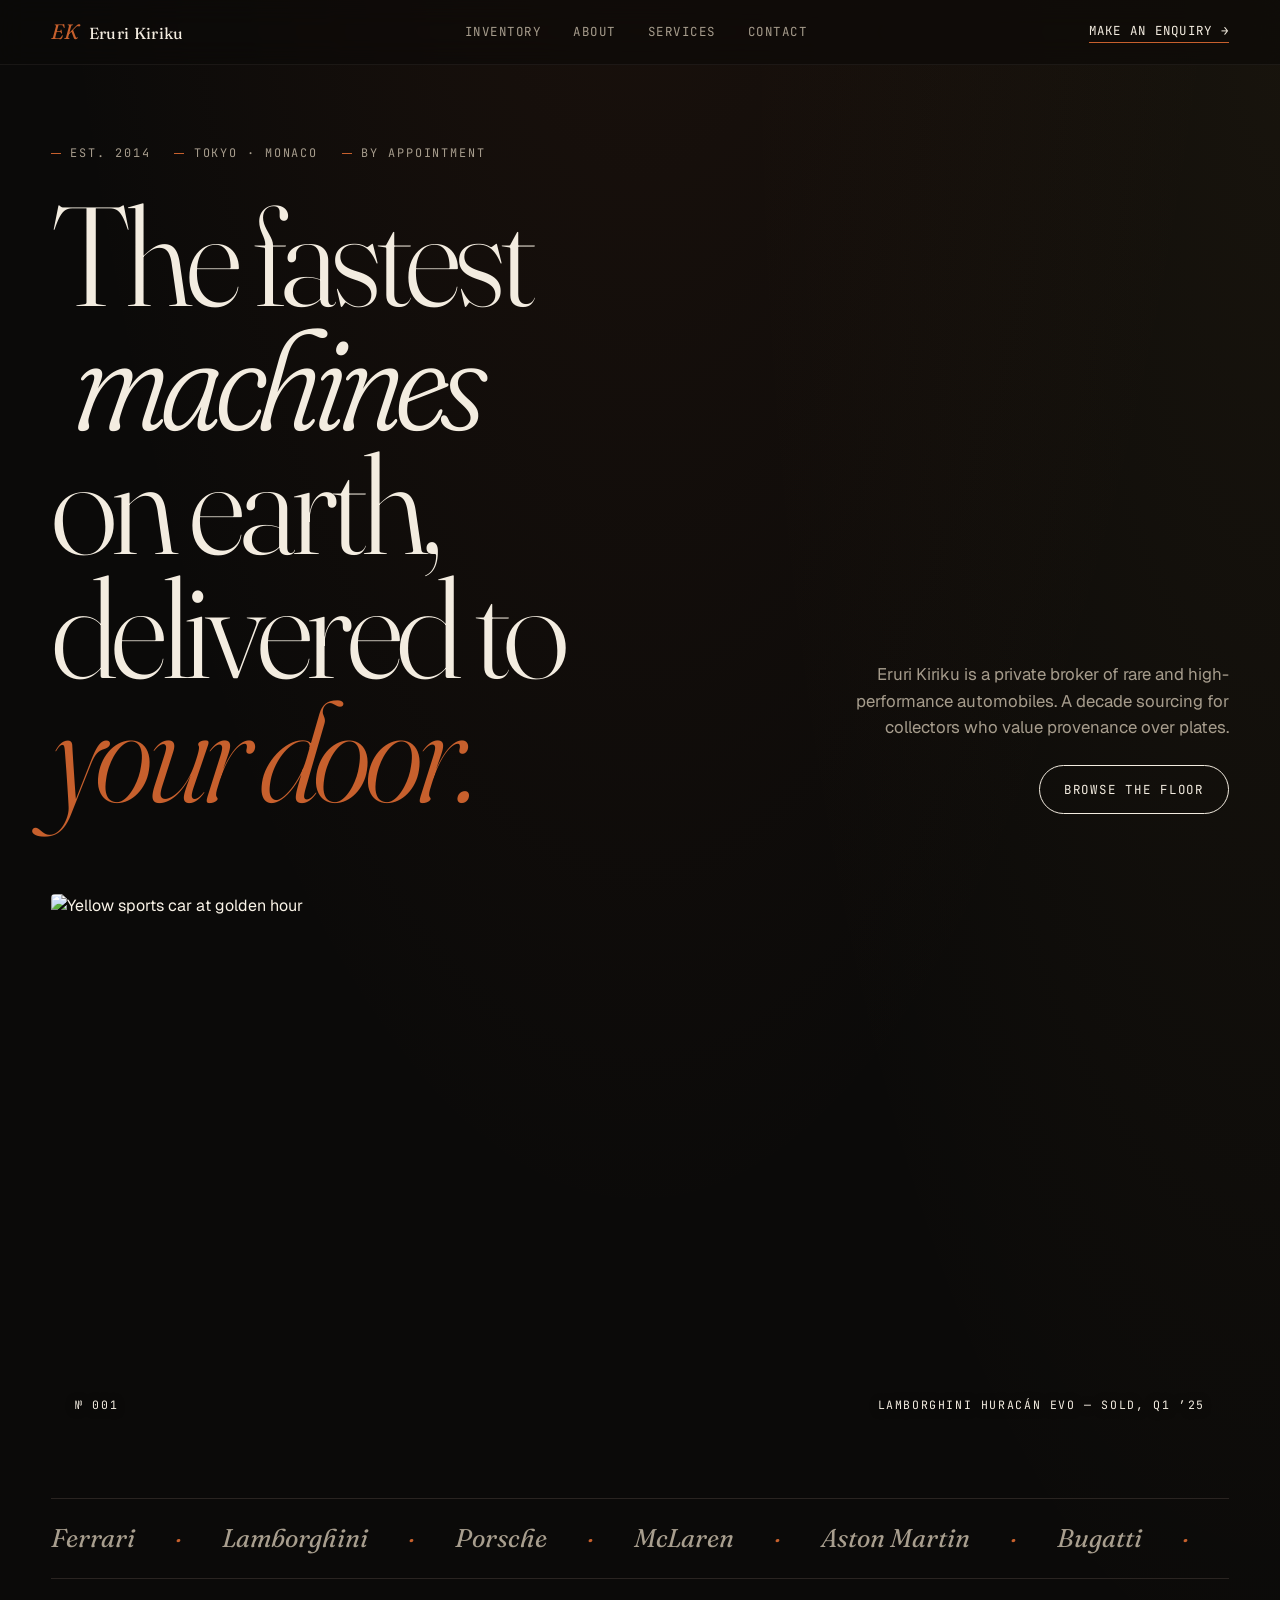
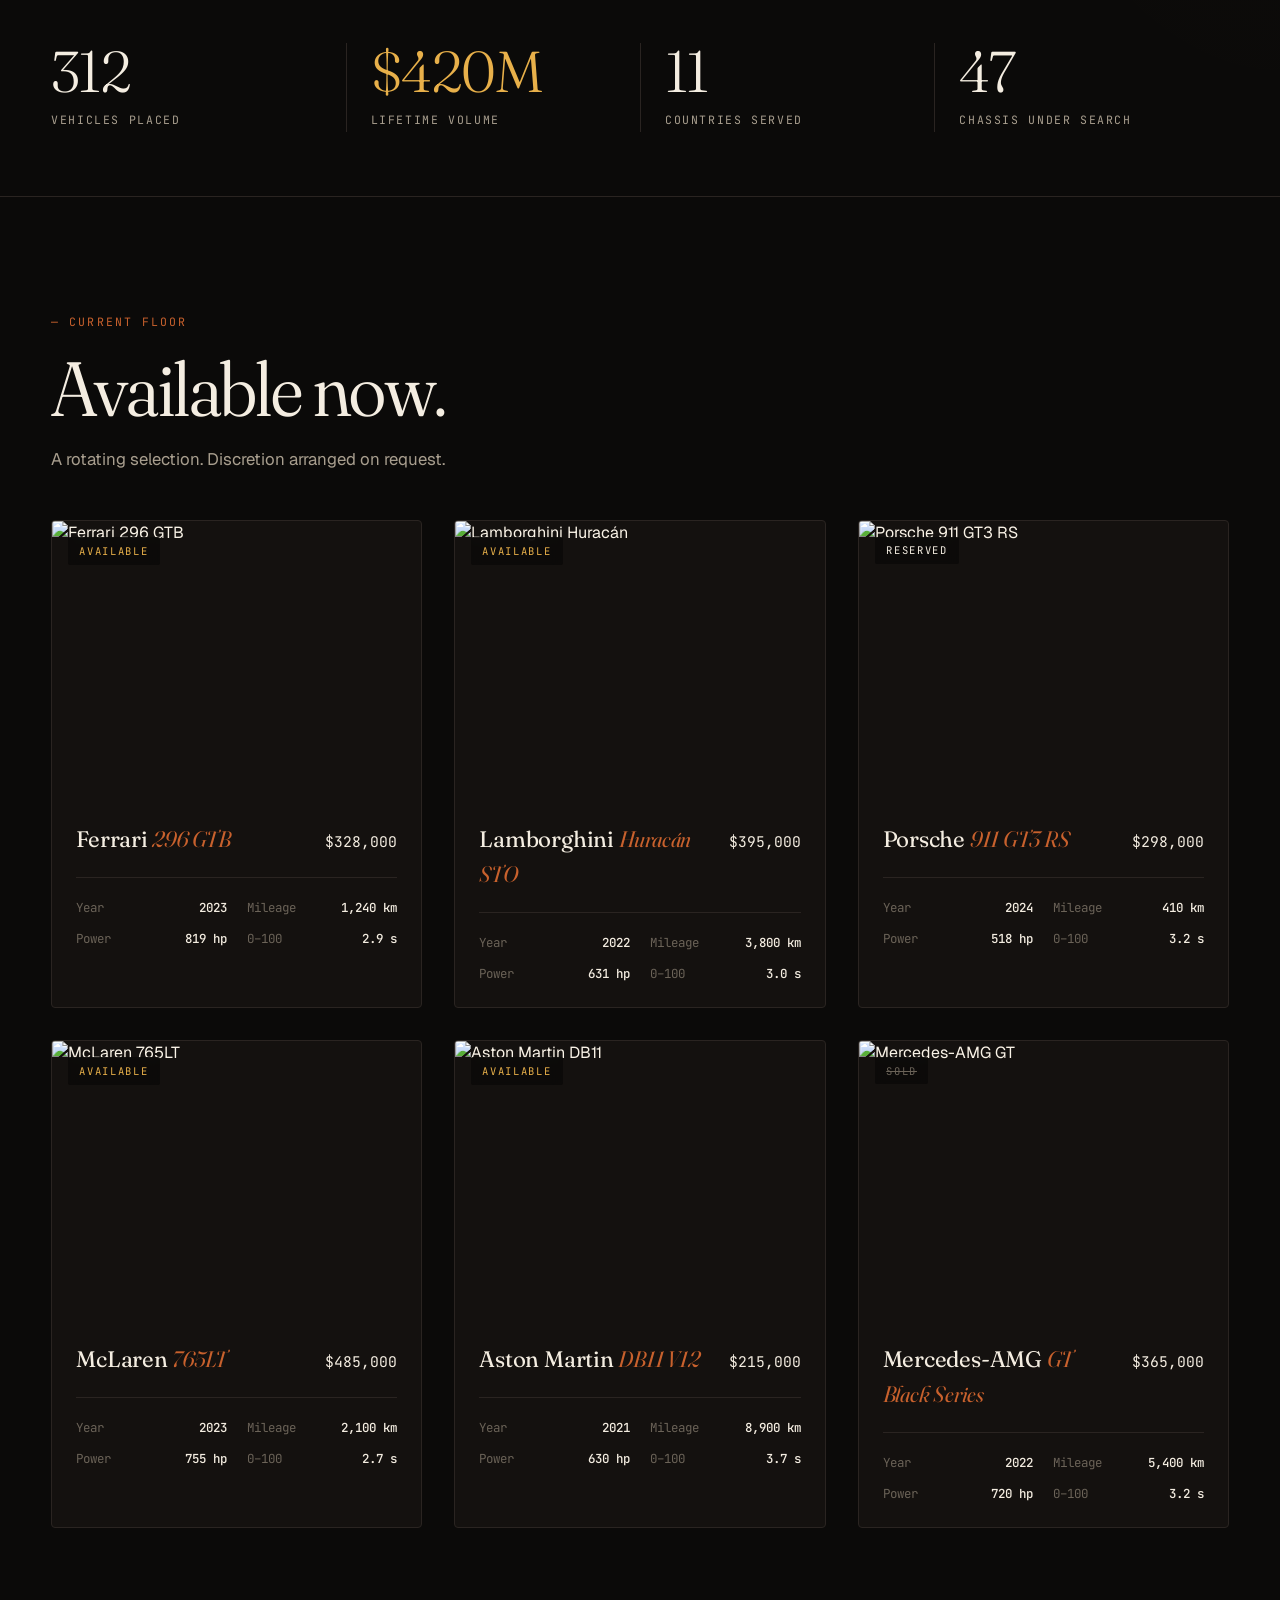
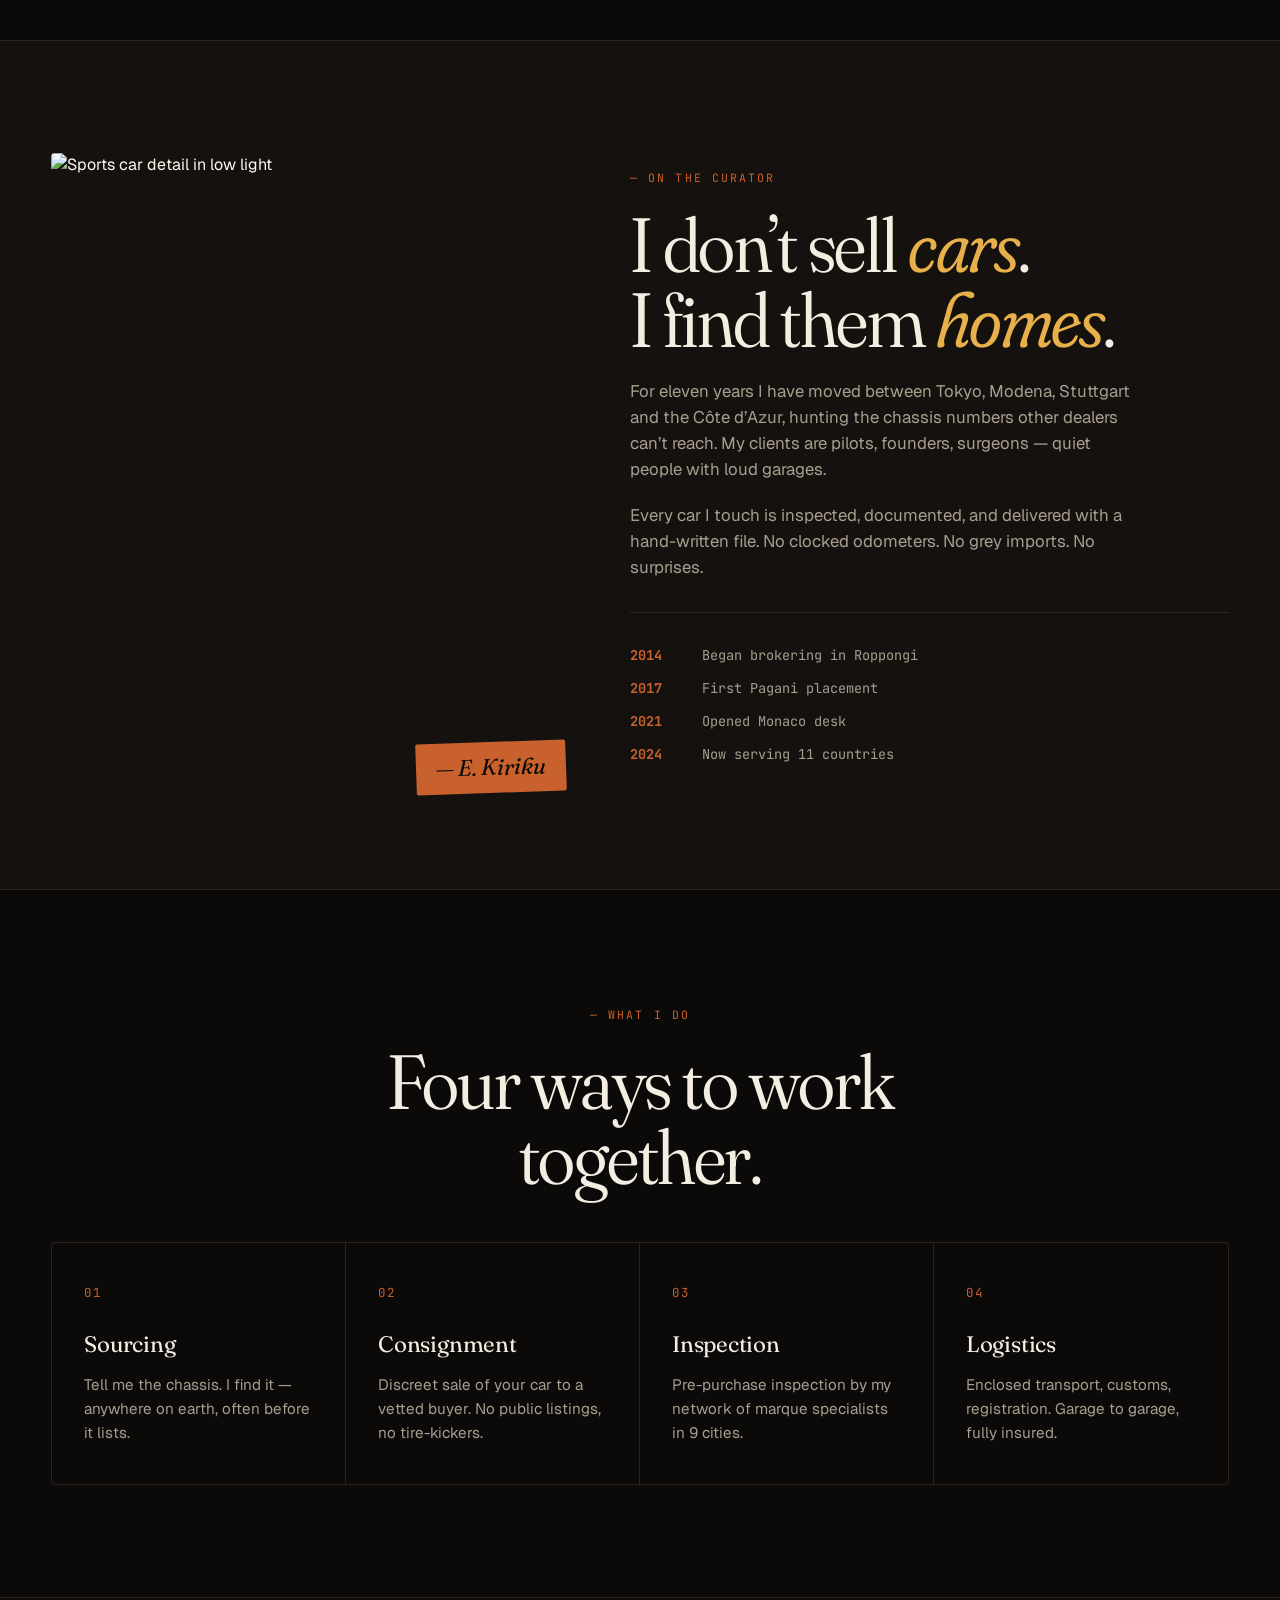
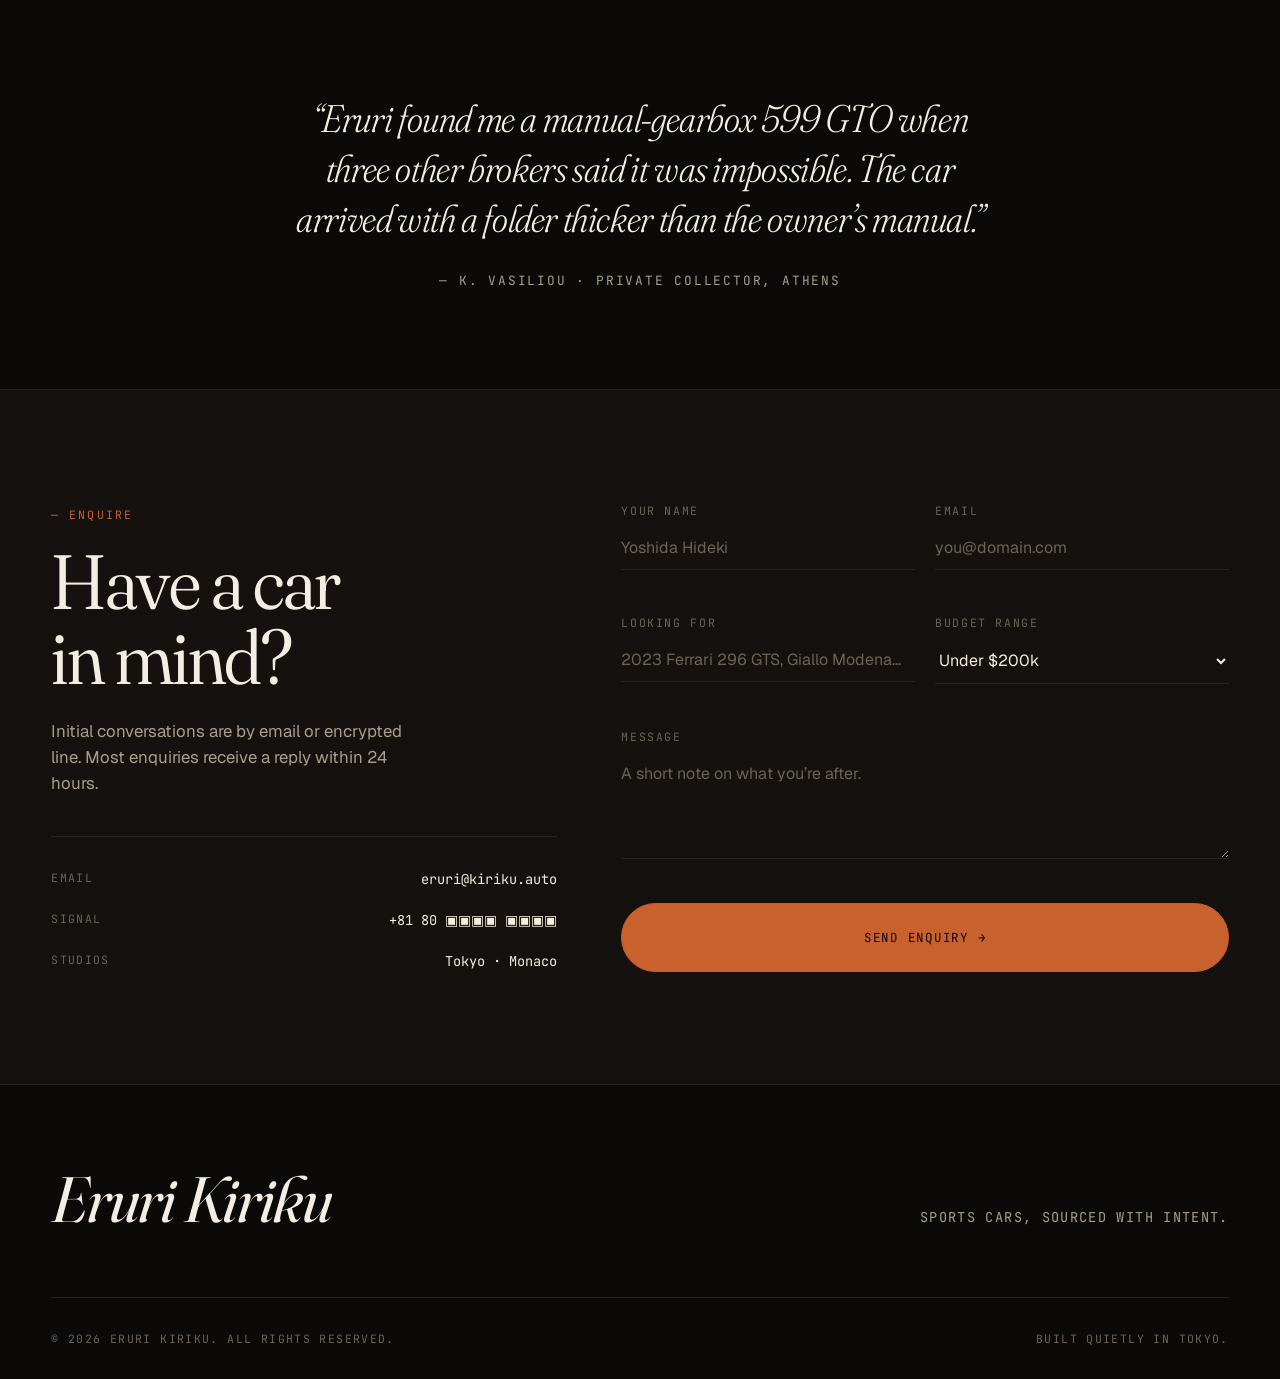
==== commit 7260a60c: "Update index.html" ====
--- a/index.html
+++ b/index.html
@@ -13,7 +13,7 @@
     rel="stylesheet"
   />
   <link rel="stylesheet" href="styles.css" />
-  <link rel="icon" type="image/svg+xml" href="assets/favicon.svg" />
+  <link rel="icon" type="image/svg+xml" href="favicon.svg" />
 </head>
 <body>
 
